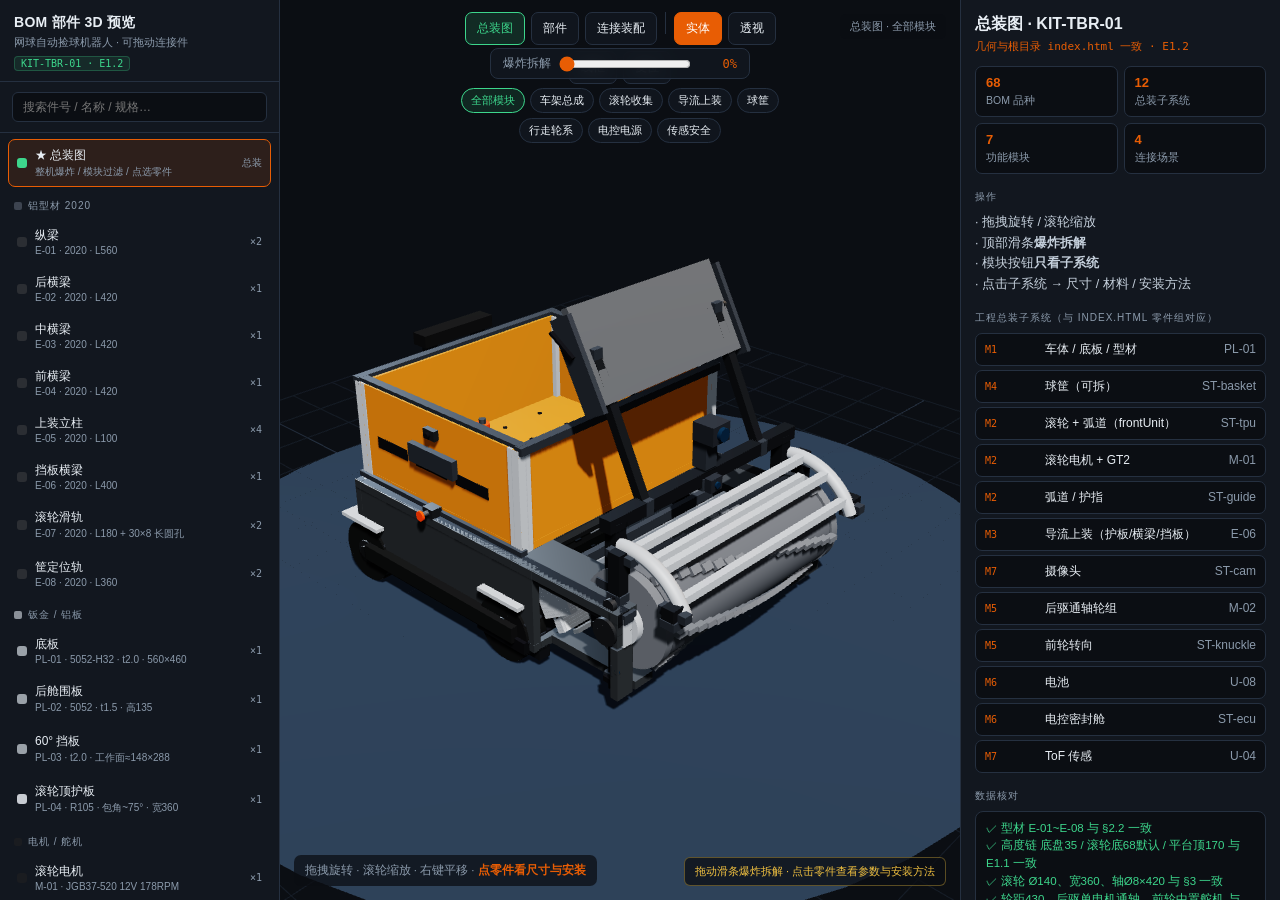
==== bom-3d/index.html @ 3b25cf1e "BOM总装3D：工程几何总装、爆炸拆解、零件定位高亮 - bom-3d 基于根目录 index.html/robot-model.js 同源工程几何 - 滚轮电机改为 frontUnit 局部坐标，修" ====
<!DOCTYPE html>
<html lang="zh-CN">
<head>
  <meta charset="UTF-8" />
  <meta name="viewport" content="width=device-width, initial-scale=1" />
  <title>KIT-TBR-01 · BOM 部件 3D 预览</title>
  <link rel="stylesheet" href="style.css" />
</head>
<body>
  <div id="app">
    <aside id="sidebar">
      <div class="brand">
        <h1>BOM 部件 3D 预览</h1>
        <div class="sub">网球自动捡球机器人 · 可拖动连接件</div>
        <span class="ver">KIT-TBR-01 · E1.2</span>
      </div>
      <div class="search">
        <input id="searchInput" type="search" placeholder="搜索件号 / 名称 / 规格…" />
      </div>
      <div id="partList"></div>
    </aside>

    <main id="viewport">
      <div class="toolbar">
        <button class="tbtn on-ok" id="btnFull">总装图</button>
        <button class="tbtn" id="btnPart">部件</button>
        <button class="tbtn" id="btnAsm">连接装配</button>
        <span class="tsep"></span>
        <button class="tbtn on" id="btnSolid">实体</button>
        <button class="tbtn" id="btnXray">透视</button>
        <button class="tbtn" id="btnWire">线框</button>
        <button class="tbtn" id="btnResetCam">复位</button>
      </div>
      <div class="expl-bar" id="explBar">
        <label>爆炸拆解 <input type="range" id="explodeSlider" min="0" max="100" value="0" /></label>
        <span id="explodePct">0%</span>
      </div>
      <div class="mod-bar" id="modBar"></div>
      <div id="canvasWrap"></div>
      <div class="loading" id="loading">加载中…</div>
      <div class="hud">
        拖拽旋转 · 滚轮缩放 · 右键平移 · <b>点零件看尺寸与安装</b><br />
        <b id="dragInfo"></b>
      </div>
      <div class="mode-chip" id="modeChip">总装图</div>
      <div class="drag-hint" id="dragHint">拖动滑条爆炸拆解 · 点击零件查看参数与安装方法</div>
    </main>

    <aside id="detail">
      <div class="detail-scroll" id="detailBody">
        <div class="empty">选择左侧 BOM 部件或连接方式…</div>
      </div>
    </aside>
  </div>

  <script src="vendor/three.min.js"></script>
  <script src="vendor/OrbitControls.js"></script>
  <script src="vendor/STLLoader.js"></script>
  <script src="engine-robot.js"></script>
  <script src="bom-data.js"></script>
  <script>
    window.addEventListener("error", function (e) {
      var el = document.getElementById("loading");
      if (el) {
        el.classList.remove("hide");
        el.innerHTML =
          "运行错误：" +
          (e.message || e.type) +
          (e.filename ? "<br/><small>" + e.filename + ":" + e.lineno + "</small>" : "");
      }
    });
  </script>
  <script src="app.js"></script>
</body>
</html>
---- bom-3d/style.css ----
:root {
  --bg: #0b0e13;
  --panel: #12171f;
  --panel2: #171d27;
  --ink: #e8eef4;
  --muted: #8b9aab;
  --accent: #e85d04;
  --accent2: #3dd68c;
  --line: #253040;
  --warn: #f0c040;
  --radius: 10px;
  --font: -apple-system, "PingFang SC", "Microsoft YaHei", "Segoe UI", sans-serif;
  --mono: "Cascadia Code", "SF Mono", Consolas, monospace;
}

* { box-sizing: border-box; margin: 0; padding: 0; }

html, body {
  height: 100%;
  overflow: hidden;
  background: var(--bg);
  color: var(--ink);
  font-family: var(--font);
  font-size: 13px;
}

#app {
  display: grid;
  grid-template-columns: 280px 1fr 320px;
  height: 100vh;
}

/* ── 左：目录 ── */
#sidebar {
  background: var(--panel);
  border-right: 1px solid var(--line);
  display: flex;
  flex-direction: column;
  min-height: 0;
}

.brand {
  padding: 14px 14px 10px;
  border-bottom: 1px solid var(--line);
}

.brand h1 {
  font-size: 14px;
  font-weight: 600;
  letter-spacing: 0.02em;
}

.brand .sub {
  font-size: 11px;
  color: var(--muted);
  margin-top: 3px;
}

.brand .ver {
  display: inline-block;
  margin-top: 6px;
  font-size: 10px;
  font-family: var(--mono);
  color: var(--accent2);
  background: rgba(61, 214, 140, 0.1);
  border: 1px solid rgba(61, 214, 140, 0.25);
  padding: 1px 6px;
  border-radius: 4px;
}

.search {
  padding: 10px 12px;
  border-bottom: 1px solid var(--line);
}

.search input {
  width: 100%;
  background: var(--bg);
  border: 1px solid var(--line);
  color: var(--ink);
  border-radius: 6px;
  padding: 7px 10px;
  font-size: 12px;
  outline: none;
}

.search input:focus { border-color: var(--accent); }

#partList {
  flex: 1;
  overflow-y: auto;
  padding: 6px 8px 20px;
}

.cat-head {
  font-size: 10px;
  letter-spacing: 0.1em;
  text-transform: uppercase;
  color: var(--muted);
  margin: 12px 6px 6px;
  display: flex;
  align-items: center;
  gap: 6px;
}

.cat-head .dot {
  width: 8px;
  height: 8px;
  border-radius: 2px;
}

.part-item {
  display: grid;
  grid-template-columns: 10px 1fr auto;
  gap: 8px;
  align-items: center;
  width: 100%;
  padding: 7px 8px;
  margin-bottom: 2px;
  border: 1px solid transparent;
  border-radius: 7px;
  background: transparent;
  color: var(--ink);
  cursor: pointer;
  text-align: left;
  font-size: 12px;
}

.part-item:hover { background: var(--panel2); }
.part-item.on {
  background: rgba(232, 93, 4, 0.12);
  border-color: var(--accent);
}

.part-item .sw {
  width: 10px;
  height: 10px;
  border-radius: 3px;
}

.part-item .nm {
  overflow: hidden;
  text-overflow: ellipsis;
  white-space: nowrap;
}

.part-item .nm small {
  display: block;
  color: var(--muted);
  font-size: 10px;
  margin-top: 1px;
}

.part-item .qty {
  font-family: var(--mono);
  font-size: 10px;
  color: var(--muted);
}

/* ── 中：3D ── */
#viewport {
  position: relative;
  min-width: 0;
  min-height: 0;
  background: radial-gradient(ellipse at 50% 40%, #152030 0%, var(--bg) 70%);
}

#canvasWrap {
  position: absolute;
  inset: 0;
  width: 100%;
  height: 100%;
  min-height: 240px;
}

#canvasWrap canvas {
  display: block;
  width: 100% !important;
  height: 100% !important;
  outline: none;
}

.toolbar {
  position: absolute;
  top: 12px;
  left: 50%;
  transform: translateX(-50%);
  display: flex;
  flex-wrap: wrap;
  gap: 6px;
  justify-content: center;
  z-index: 5;
  max-width: calc(100% - 24px);
}

.tbtn {
  padding: 7px 11px;
  border-radius: 7px;
  border: 1px solid var(--line);
  background: rgba(18, 23, 31, 0.88);
  color: var(--ink);
  font-size: 12px;
  cursor: pointer;
  backdrop-filter: blur(8px);
  white-space: nowrap;
}

.tbtn:hover { border-color: var(--accent); color: var(--accent); }
.tbtn.on {
  background: var(--accent);
  border-color: var(--accent);
  color: #fff;
}
.tbtn.on-ok {
  background: rgba(61, 214, 140, 0.15);
  border-color: var(--accent2);
  color: var(--accent2);
}

.hud {
  position: absolute;
  left: 14px;
  bottom: 14px;
  font-size: 11.5px;
  color: var(--muted);
  background: rgba(11, 14, 19, 0.75);
  padding: 7px 11px;
  border-radius: 7px;
  pointer-events: none;
  max-width: 50%;
  line-height: 1.5;
}

.hud b { color: var(--accent); }

.mode-chip {
  position: absolute;
  right: 14px;
  top: 14px;
  font-size: 11px;
  color: var(--muted);
  background: rgba(11, 14, 19, 0.75);
  padding: 5px 10px;
  border-radius: 6px;
  pointer-events: none;
}

.drag-hint {
  position: absolute;
  bottom: 14px;
  right: 14px;
  font-size: 11px;
  color: var(--warn);
  background: rgba(11, 14, 19, 0.75);
  border: 1px solid rgba(240, 192, 64, 0.35);
  padding: 6px 10px;
  border-radius: 6px;
  pointer-events: none;
  opacity: 0;
  transition: opacity 0.25s;
}

.drag-hint.show { opacity: 1; }

.tsep {
  width: 1px;
  height: 22px;
  background: var(--line);
  margin: 0 2px;
}

.expl-bar {
  position: absolute;
  top: 48px;
  left: 50%;
  transform: translateX(-50%);
  display: flex;
  align-items: center;
  gap: 10px;
  z-index: 5;
  background: rgba(18, 23, 31, 0.88);
  border: 1px solid var(--line);
  border-radius: 8px;
  padding: 6px 12px;
  font-size: 12px;
  color: var(--muted);
  backdrop-filter: blur(8px);
  min-width: 260px;
}

.expl-bar label {
  display: flex;
  align-items: center;
  gap: 8px;
  flex: 1;
}

.expl-bar input[type="range"] {
  flex: 1;
  accent-color: var(--accent);
}

.expl-bar span {
  font-family: var(--mono);
  color: var(--accent);
  min-width: 36px;
  text-align: right;
}

.expl-bar.hide { display: none; }

.mod-bar {
  position: absolute;
  top: 88px;
  left: 50%;
  transform: translateX(-50%);
  display: flex;
  flex-wrap: wrap;
  gap: 5px;
  justify-content: center;
  z-index: 5;
  max-width: calc(100% - 24px);
}

.mod-bar.hide { display: none; }

.mbtn {
  padding: 4px 9px;
  border-radius: 999px;
  border: 1px solid var(--line);
  background: rgba(18, 23, 31, 0.88);
  color: var(--ink);
  font-size: 11px;
  cursor: pointer;
}

.mbtn:hover { border-color: var(--accent); }
.mbtn.on {
  border-color: var(--accent2);
  color: var(--accent2);
  background: rgba(61, 214, 140, 0.12);
}

.audit {
  background: var(--bg);
  border: 1px solid var(--line);
  border-radius: 8px;
  padding: 8px 10px;
  font-size: 11.5px;
  line-height: 1.55;
}

.audit .ok { color: var(--accent2); }
.audit .fix { color: var(--accent); }
.audit .warn { color: var(--warn); }

.install-box {
  background: rgba(232, 93, 4, 0.08);
  border: 1px solid rgba(232, 93, 4, 0.3);
  border-radius: 8px;
  padding: 10px 12px;
  font-size: 12.5px;
  line-height: 1.65;
  color: #e8d0c0;
}

.param-table {
  width: 100%;
  border-collapse: collapse;
  font-size: 12px;
  margin-top: 8px;
}

.param-table td {
  padding: 5px 6px;
  border-bottom: 1px solid var(--line);
  vertical-align: top;
}

.param-table td:first-child {
  color: var(--muted);
  width: 72px;
  white-space: nowrap;
}

/* ── 右：详情 ── */
#detail {
  background: var(--panel);
  border-left: 1px solid var(--line);
  display: flex;
  flex-direction: column;
  min-height: 0;
}

.detail-scroll {
  flex: 1;
  overflow-y: auto;
  padding: 14px;
}

.detail-scroll h2 {
  font-size: 16px;
  font-weight: 600;
  margin-bottom: 4px;
}

.pid {
  font-family: var(--mono);
  font-size: 11px;
  color: var(--accent);
  margin-bottom: 8px;
}

.meta-grid {
  display: grid;
  grid-template-columns: 1fr 1fr;
  gap: 6px;
  margin: 12px 0;
}

.meta-grid div {
  background: var(--bg);
  border: 1px solid var(--line);
  border-radius: 7px;
  padding: 8px 10px;
}

.meta-grid b {
  display: block;
  font-size: 13px;
  color: var(--accent);
  margin-bottom: 2px;
}

.meta-grid span {
  font-size: 10.5px;
  color: var(--muted);
}

.sec {
  margin-top: 16px;
}

.sec-title {
  font-size: 10px;
  letter-spacing: 0.1em;
  text-transform: uppercase;
  color: var(--muted);
  margin-bottom: 8px;
}

.desc {
  font-size: 12.5px;
  line-height: 1.65;
  color: #c5d0dc;
}

.conn-list {
  display: flex;
  flex-direction: column;
  gap: 4px;
}

.conn-item {
  display: flex;
  align-items: center;
  gap: 8px;
  width: 100%;
  padding: 7px 9px;
  border-radius: 7px;
  border: 1px solid var(--line);
  background: var(--bg);
  color: var(--ink);
  cursor: pointer;
  text-align: left;
  font-size: 12px;
}

.conn-item:hover {
  border-color: var(--accent);
  background: rgba(232, 93, 4, 0.08);
}

.conn-item .id {
  font-family: var(--mono);
  font-size: 10px;
  color: var(--accent);
  min-width: 52px;
}

.conn-item .arrow {
  margin-left: auto;
  color: var(--muted);
}

.asm-item {
  display: flex;
  flex-direction: column;
  gap: 4px;
  width: 100%;
  padding: 9px 10px;
  border-radius: 8px;
  border: 1px solid var(--line);
  background: var(--bg);
  color: var(--ink);
  cursor: pointer;
  text-align: left;
  font-size: 12px;
}

.asm-item:hover {
  border-color: var(--accent2);
  background: rgba(61, 214, 140, 0.08);
}

.asm-item.on {
  border-color: var(--accent2);
  background: rgba(61, 214, 140, 0.12);
}

.asm-item .nm { font-weight: 600; }
.asm-item .mt {
  font-size: 11px;
  color: var(--muted);
  line-height: 1.45;
}

.steps {
  background: var(--bg);
  border: 1px solid var(--line);
  border-radius: 8px;
  padding: 10px 12px;
  font-size: 12px;
  line-height: 1.7;
  color: #c5d0dc;
}

.steps li {
  margin-left: 16px;
  margin-bottom: 4px;
}

.slider-row {
  display: flex;
  flex-direction: column;
  gap: 6px;
  margin-top: 10px;
}

.slider-row label {
  display: flex;
  justify-content: space-between;
  font-size: 11px;
  color: var(--muted);
}

.slider-row label span { color: var(--accent); font-family: var(--mono); }

.slider-row input[type="range"] {
  width: 100%;
  accent-color: var(--accent);
}

.empty {
  color: var(--muted);
  font-size: 12.5px;
  line-height: 1.7;
  padding: 20px 8px;
}

.empty b { color: var(--ink); }

.scroll-::-webkit-scrollbar { width: 8px; }
.scroll-::-webkit-scrollbar-thumb {
  background: var(--line);
  border-radius: 4px;
}

#sidebar::-webkit-scrollbar,
#detail .detail-scroll::-webkit-scrollbar { width: 8px; }
#sidebar::-webkit-scrollbar-thumb,
#detail .detail-scroll::-webkit-scrollbar-thumb {
  background: var(--line);
  border-radius: 4px;
}

/* loading */
.loading {
  position: absolute;
  inset: 0;
  display: flex;
  align-items: center;
  justify-content: center;
  color: var(--muted);
  font-size: 13px;
  pointer-events: none;
  z-index: 4;
}

.loading.hide { display: none; }

@media (max-width: 1100px) {
  #app {
    grid-template-columns: 240px 1fr;
    grid-template-rows: 1fr 280px;
  }
  #detail {
    grid-column: 1 / -1;
    border-left: none;
    border-top: 1px solid var(--line);
  }
}

@media (max-width: 720px) {
  #app {
    grid-template-columns: 1fr;
    grid-template-rows: 180px 1fr 240px;
  }
  #sidebar { border-right: none; border-bottom: 1px solid var(--line); }
}
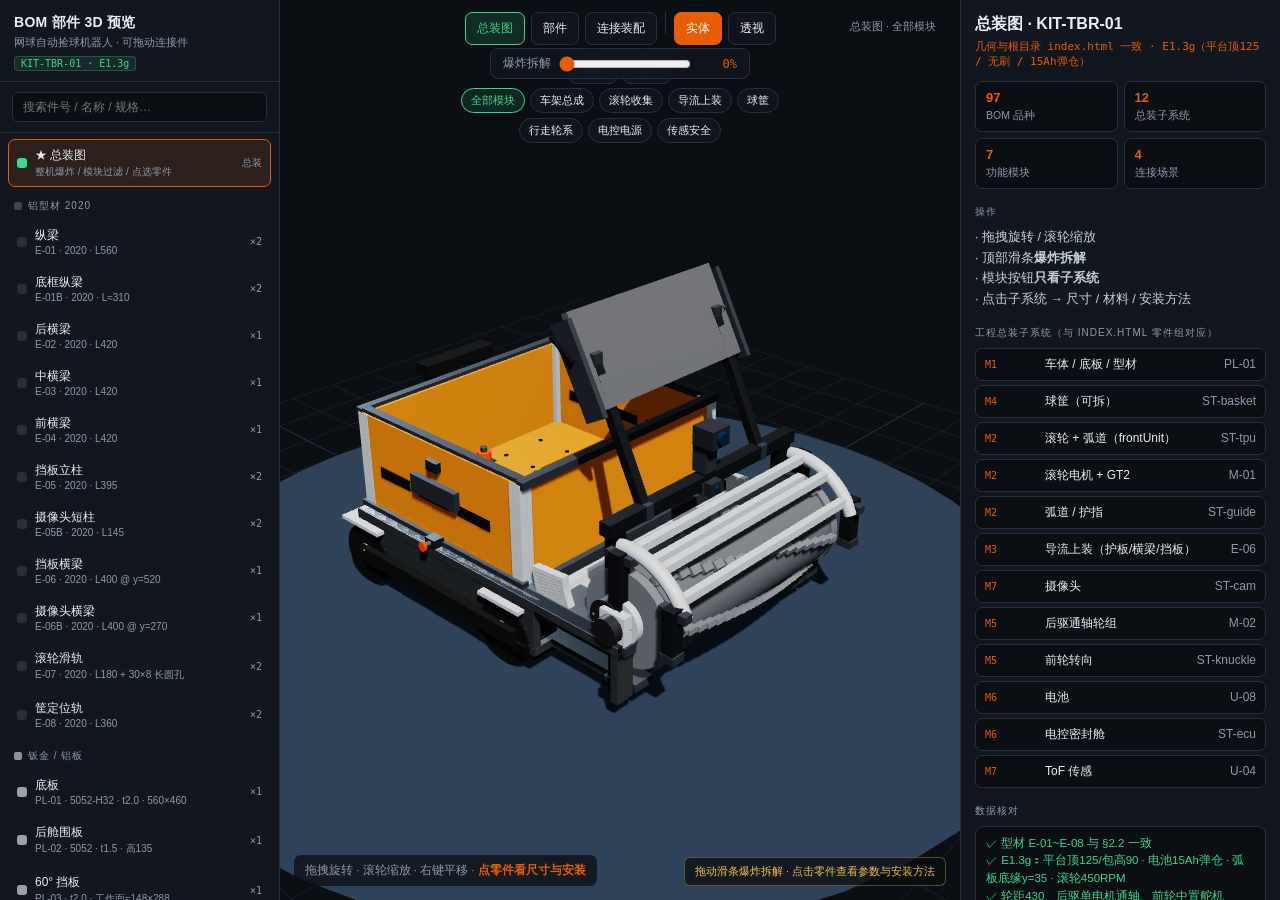
==== commit fc0dd7f6: "E1.3g 工程与 BOM 同步：无刷/低矮底盘/15Ah弹仓/信标回家 - 工程规格 E1.3c–g：咬合弧板底缘 y=35、筋尖 Ø152/450RPM、挡板梁 y=520、滑架调节语义、电池 1" ====
--- a/bom-3d/index.html
+++ b/bom-3d/index.html
@@ -3,7 +3,7 @@
 <head>
   <meta charset="UTF-8" />
   <meta name="viewport" content="width=device-width, initial-scale=1" />
-  <title>KIT-TBR-01 · BOM 部件 3D 预览</title>
+  <title>KIT-TBR-01 · BOM 部件 3D 预览 · E1.3g</title>
   <link rel="stylesheet" href="style.css" />
 </head>
 <body>
@@ -12,7 +12,7 @@
       <div class="brand">
         <h1>BOM 部件 3D 预览</h1>
         <div class="sub">网球自动捡球机器人 · 可拖动连接件</div>
-        <span class="ver">KIT-TBR-01 · E1.2</span>
+        <span class="ver">KIT-TBR-01 · E1.3g</span>
       </div>
       <div class="search">
         <input id="searchInput" type="search" placeholder="搜索件号 / 名称 / 规格…" />
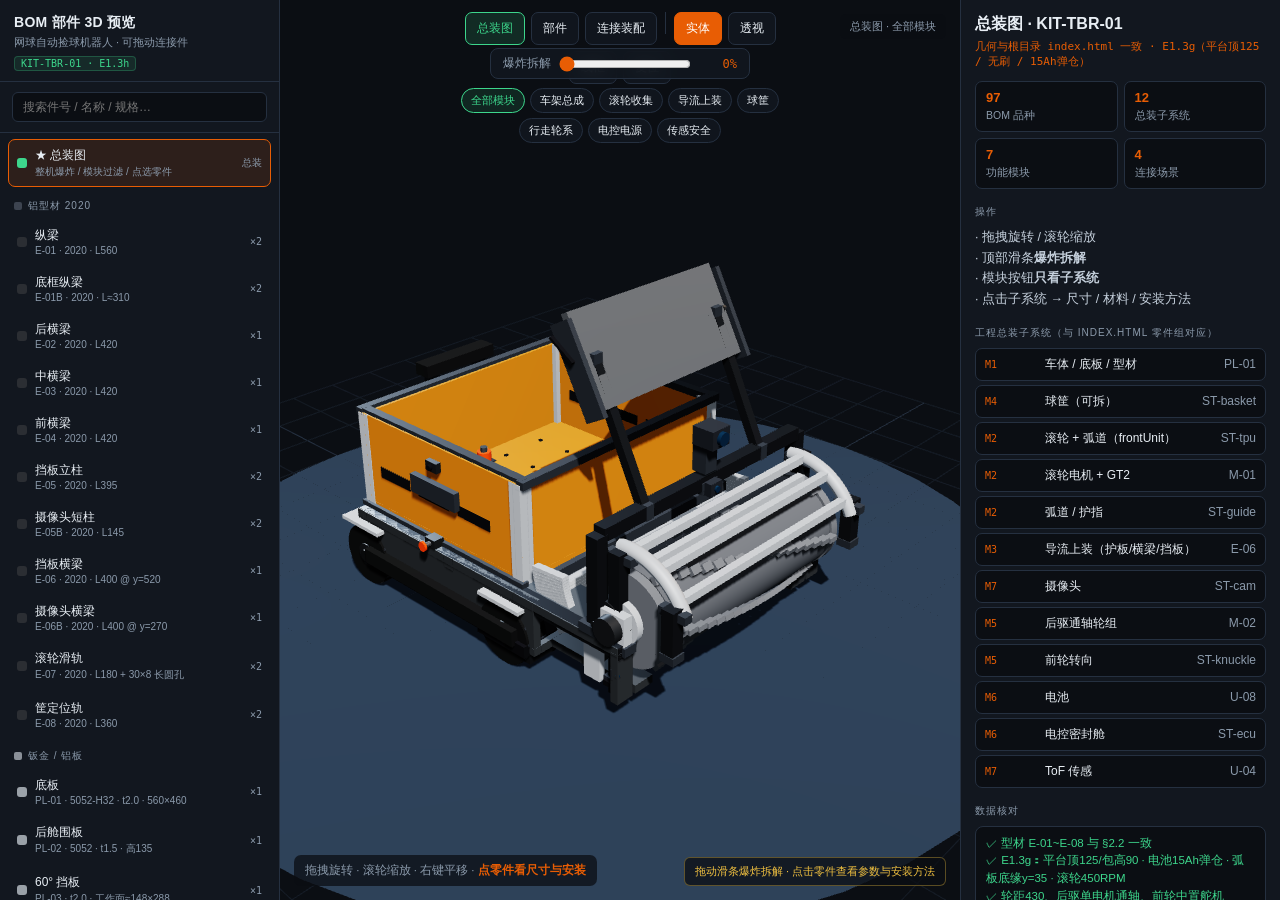
==== commit cbdd549f: "E1.3h：相机梁固定于前滚轮支架外侧；弧道不随滑架；冻结滚轮Ø152 - 相机/ToF 梁 E-06B 生根前滚轮固定支架外立柱（|z|≈215），禁止穿滚轮包络 - 上升段弧道与咬合弧板固定车架，" ====
--- a/bom-3d/index.html
+++ b/bom-3d/index.html
@@ -12,7 +12,7 @@
       <div class="brand">
         <h1>BOM 部件 3D 预览</h1>
         <div class="sub">网球自动捡球机器人 · 可拖动连接件</div>
-        <span class="ver">KIT-TBR-01 · E1.3g</span>
+        <span class="ver">KIT-TBR-01 · E1.3h</span>
       </div>
       <div class="search">
         <input id="searchInput" type="search" placeholder="搜索件号 / 名称 / 规格…" />
